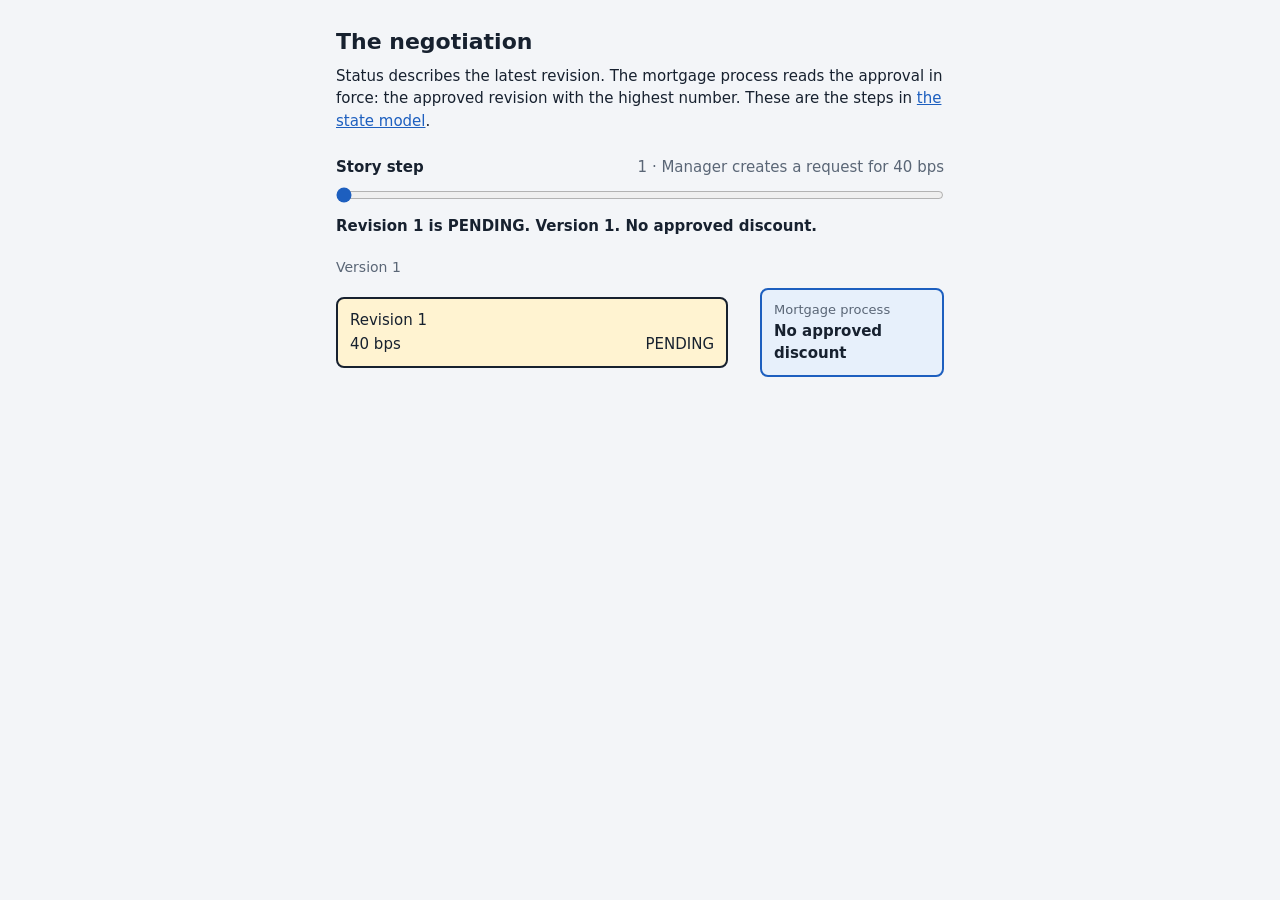
==== docs/story.html @ 88f51298 "Add a browser walk of the example, including a revise while pending. The story page, the state model" ====
<!doctype html>
<html lang="en">
<head>
  <meta charset="utf-8">
  <meta name="viewport" content="width=device-width, initial-scale=1">
  <title>The negotiation</title>
  <style>
    :root {
      --bg: #f3f5f8;
      --surface: #ffffff;
      --text: #17212f;
      --muted: #5a6676;
      --border: #dde3ea;
      --pending-bg: #fff3d1;
      --declined-bg: #fde7e7;
      --approved-bg: #e1f4e6;
      --accent: #1d5fbf;
      --readout-bg: #e7f0fb;
    }

    * { box-sizing: border-box; }

    body {
      margin: 0;
      background: var(--bg);
      color: var(--text);
      font: 15px/1.5 system-ui, -apple-system, "Segoe UI", Roboto, sans-serif;
    }

    main {
      max-width: 40rem;
      margin: 0 auto;
      padding: 28px 16px 48px;
    }

    h1 {
      margin: 0 0 8px;
      font-size: 22px;
      font-weight: 600;
      line-height: 1.3;
    }

    a { color: var(--accent); }

    p { margin: 0; }

    .intro { margin-top: 8px; }

    .control { margin: 24px 0 12px; }

    .control-head {
      display: flex;
      flex-wrap: wrap;
      justify-content: space-between;
      gap: 4px 16px;
      align-items: baseline;
      margin-bottom: 8px;
    }

    label { font-weight: 600; }

    output { color: var(--muted); }

    input[type="range"] {
      display: block;
      width: 100%;
      margin: 0;
      accent-color: var(--accent);
    }

    :focus-visible {
      outline: 2px solid var(--accent);
      outline-offset: 2px;
    }

    .summary { margin: 12px 0 20px; font-weight: 600; }

    .board {
      display: grid;
      grid-template-columns: minmax(0, 1fr) 11.5rem;
      column-gap: 32px;
      row-gap: 10px;
      align-items: center;
    }

    .version {
      grid-column: 1 / -1;
      color: var(--muted);
      font-size: 14px;
    }

    .revision {
      grid-column: 1;
      border: 1px solid var(--border);
      border-radius: 8px;
      background: var(--surface);
      padding: 10px 12px;
    }

    .revision.is-pending { background: var(--pending-bg); }
    .revision.is-declined { background: var(--declined-bg); }
    .revision.is-approved { background: var(--approved-bg); }

    .revision.is-latest,
    .revision.is-in-force {
      border-color: var(--text);
      border-width: 2px;
    }

    .line {
      display: flex;
      justify-content: space-between;
      gap: 12px;
    }

    .line + .line { margin-top: 2px; }

    .tag { color: var(--muted); font-size: 13px; }

    .readout {
      grid-column: 2;
      grid-row: var(--row);
      position: relative;
      border: 2px solid var(--accent);
      border-radius: 8px;
      background: var(--readout-bg);
      padding: 10px 12px;
    }

    .readout-label {
      color: var(--muted);
      font-size: 13px;
    }

    .readout-value { font-weight: 600; }

    .readout.is-linked::before {
      content: "";
      position: absolute;
      right: 100%;
      top: 50%;
      width: 22px;
      margin-top: -1px;
      border-top: 2px solid var(--accent);
    }

    .readout.is-linked::after {
      content: "";
      position: absolute;
      left: -7px;
      top: 50%;
      transform: translateY(-50%);
      border-width: 5px 0 5px 7px;
      border-style: solid;
      border-color: transparent transparent transparent var(--accent);
    }

    @media (max-width: 640px) {
      .board { grid-template-columns: 1fr; }
      .readout { grid-column: 1; grid-row: auto; }
      .readout.is-linked::before,
      .readout.is-linked::after { content: none; }
    }
  </style>
</head>
<body>
  <main>
    <h1>The negotiation</h1>
    <p class="intro">Status describes the latest revision. The mortgage process reads the approval in force: the approved revision with the highest number. These are the steps in <a href="state-model.md">the state model</a>.</p>
    <div class="control">
      <div class="control-head">
        <label for="step">Story step</label>
        <output id="step-out" for="step">1 · Manager creates a request for 40 bps</output>
      </div>
      <input id="step" type="range" min="1" max="9" step="1" value="1">
    </div>
    <p id="summary" class="summary" aria-live="polite">Revision 1 is PENDING. Version 1. No approved discount.</p>
    <div id="board" class="board" role="group" aria-label="Revisions and the discount the mortgage process reads"></div>
  </main>
  <script>
    const STEPS = [
      {
        action: "Manager creates a request for 40 bps",
        summary: "Revision 1 is PENDING. Version 1. No approved discount.",
        version: 1,
        revisions: [{ number: 1, bps: 40, outcome: "PENDING" }],
        inForce: null,
      },
      {
        action: "Reviewer declines",
        summary: "Revision 1 is DECLINED. Version 2. No approved discount.",
        version: 2,
        revisions: [{ number: 1, bps: 40, outcome: "DECLINED" }],
        inForce: null,
      },
      {
        action: "Manager revises to 20 bps",
        summary: "Revision 2 is PENDING. Version 3. No approved discount.",
        version: 3,
        revisions: [
          { number: 1, bps: 40, outcome: "DECLINED" },
          { number: 2, bps: 20, outcome: "PENDING" },
        ],
        inForce: null,
      },
      {
        action: "Manager revises to 25 bps",
        summary:
          "Revision 3 is PENDING. Version 4. Revision 2 has no decision. No approved discount. Approving the 20 bps with version 3 is refused with STALE_VERSION.",
        version: 4,
        revisions: [
          { number: 1, bps: 40, outcome: "DECLINED" },
          { number: 2, bps: 20, outcome: null },
          { number: 3, bps: 25, outcome: "PENDING" },
        ],
        inForce: null,
      },
      {
        action: "Reviewer approves",
        summary: "Revision 3 is APPROVED. Version 5. The mortgage process reads 25 bps from revision 3.",
        version: 5,
        revisions: [
          { number: 1, bps: 40, outcome: "DECLINED" },
          { number: 2, bps: 20, outcome: null },
          { number: 3, bps: 25, outcome: "APPROVED" },
        ],
        inForce: { revision: 3, bps: 25 },
      },
      {
        action: "Manager revises to 35 bps",
        summary:
          "Revision 4 is PENDING. Version 6. The mortgage process still reads 25 bps from revision 3.",
        version: 6,
        revisions: [
          { number: 1, bps: 40, outcome: "DECLINED" },
          { number: 2, bps: 20, outcome: null },
          { number: 3, bps: 25, outcome: "APPROVED" },
          { number: 4, bps: 35, outcome: "PENDING" },
        ],
        inForce: { revision: 3, bps: 25 },
      },
      {
        action: "Reviewer declines",
        summary:
          "Revision 4 is DECLINED. Version 7. The mortgage process still reads 25 bps from revision 3.",
        version: 7,
        revisions: [
          { number: 1, bps: 40, outcome: "DECLINED" },
          { number: 2, bps: 20, outcome: null },
          { number: 3, bps: 25, outcome: "APPROVED" },
          { number: 4, bps: 35, outcome: "DECLINED" },
        ],
        inForce: { revision: 3, bps: 25 },
      },
      {
        action: "Manager revises to 30 bps",
        summary:
          "Revision 5 is PENDING. Version 8. The mortgage process still reads 25 bps from revision 3.",
        version: 8,
        revisions: [
          { number: 1, bps: 40, outcome: "DECLINED" },
          { number: 2, bps: 20, outcome: null },
          { number: 3, bps: 25, outcome: "APPROVED" },
          { number: 4, bps: 35, outcome: "DECLINED" },
          { number: 5, bps: 30, outcome: "PENDING" },
        ],
        inForce: { revision: 3, bps: 25 },
      },
      {
        action: "Reviewer approves",
        summary: "Revision 5 is APPROVED. Version 9. The mortgage process reads 30 bps from revision 5.",
        version: 9,
        revisions: [
          { number: 1, bps: 40, outcome: "DECLINED" },
          { number: 2, bps: 20, outcome: null },
          { number: 3, bps: 25, outcome: "APPROVED" },
          { number: 4, bps: 35, outcome: "DECLINED" },
          { number: 5, bps: 30, outcome: "APPROVED" },
        ],
        inForce: { revision: 5, bps: 30 },
      },
    ];

    const stepInput = document.getElementById("step");
    const stepOut = document.getElementById("step-out");
    const summary = document.getElementById("summary");
    const board = document.getElementById("board");

    function el(tag, attrs, ...children) {
      const node = document.createElement(tag);
      for (const [name, value] of Object.entries(attrs)) node.setAttribute(name, value);
      node.append(...children);
      return node;
    }

    function text(tag, className, value) {
      const node = el(tag, className ? { class: className } : {});
      node.textContent = value;
      return node;
    }

    function line(left, right, rightClass) {
      const row = el("p", { class: "line" });
      row.append(text("span", "", left));
      if (right) row.append(text("span", rightClass || "", right));
      return row;
    }

    function render() {
      const story = STEPS[Number(stepInput.value) - 1];
      stepOut.textContent = `${stepInput.value} · ${story.action}`;
      summary.textContent = story.summary;
      board.replaceChildren(text("p", "version", `Version ${story.version}`));

      const newestFirst = story.revisions.slice().reverse();
      let forceRow = 2;
      newestFirst.forEach((revision, index) => {
        const inForce = story.inForce && revision.number === story.inForce.revision;
        const classes = ["revision"];
        if (revision.outcome) classes.push(`is-${revision.outcome.toLowerCase()}`);
        if (index === 0) classes.push("is-latest");
        if (inForce) {
          classes.push("is-in-force");
          forceRow = index + 2;
        }
        const card = el("article", { class: classes.join(" ") });
        const right = index === 0 && newestFirst.length > 1 ? "Latest" : "";
        card.append(line(`Revision ${revision.number}`, right, "tag"));
        card.append(line(`${revision.bps} bps`, revision.outcome || "No decision"));
        board.append(card);
      });

      const readout = el("aside", {
        class: story.inForce ? "readout is-linked" : "readout",
        style: `--row: ${forceRow}`,
      });
      readout.append(text("p", "readout-label", "Mortgage process"));
      if (story.inForce) {
        readout.append(text("p", "readout-value", `${story.inForce.bps} bps`));
        readout.append(text("p", "", `Revision ${story.inForce.revision}`));
      } else {
        readout.append(text("p", "readout-value", "No approved discount"));
      }
      board.append(readout);
    }

    stepInput.addEventListener("input", render);
    render();
  </script>
</body>
</html>
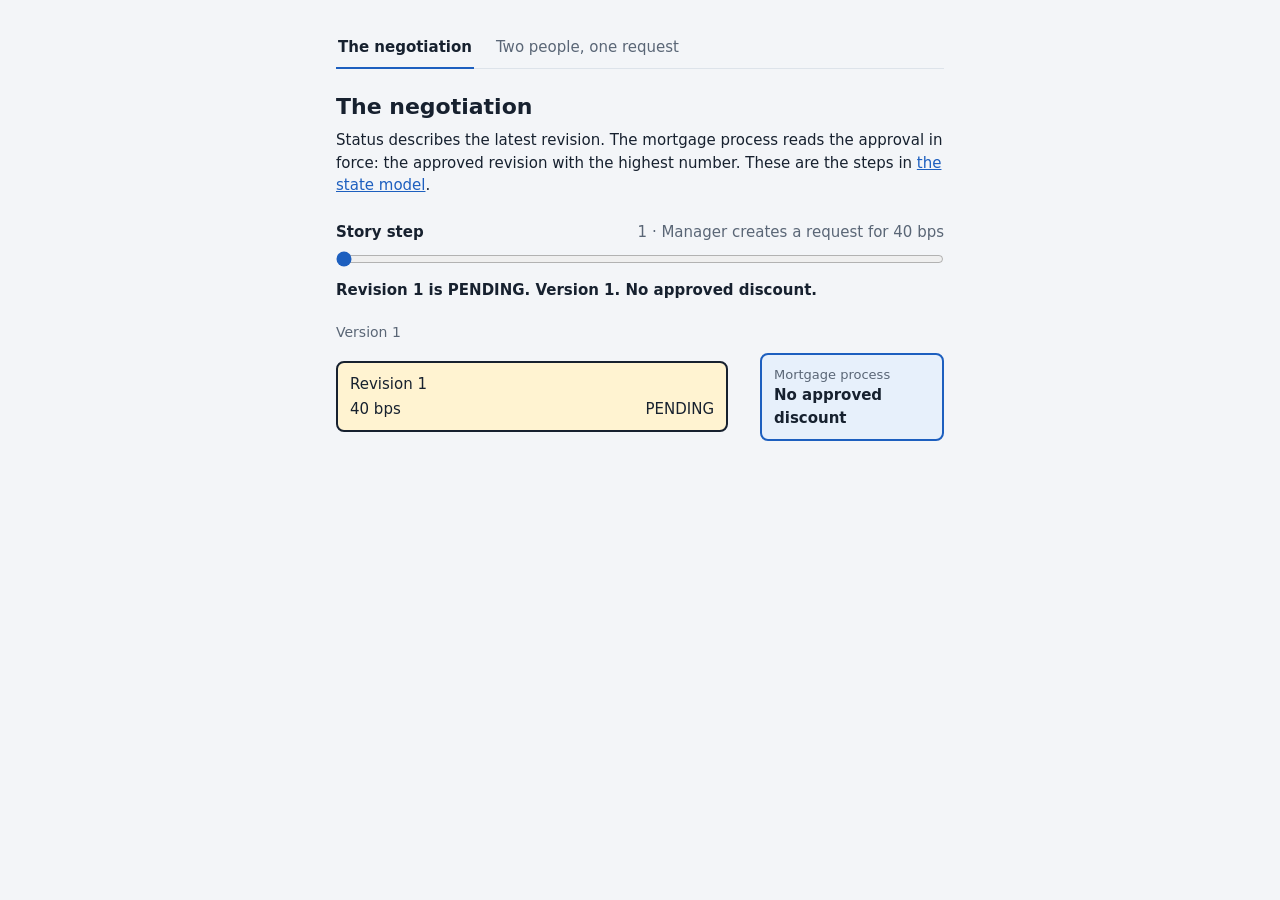
==== commit a82325bf: "Show both screens during a refused stale approval in a second tab of the story page" ====
--- a/docs/story.html
+++ b/docs/story.html
@@ -101,9 +101,13 @@
     .revision.is-declined { background: var(--declined-bg); }
     .revision.is-approved { background: var(--approved-bg); }
 
-    .revision.is-latest,
+    .revision.is-latest {
+      border-color: var(--text);
+      border-width: 2px;
+    }
+
     .revision.is-in-force {
-      border-color: var(--text);
+      border-color: var(--accent);
       border-width: 2px;
     }
 
@@ -155,7 +159,72 @@
       border-color: transparent transparent transparent var(--accent);
     }
 
+    .tabs {
+      display: flex;
+      flex-wrap: wrap;
+      gap: 4px 20px;
+      margin-bottom: 24px;
+      border-bottom: 1px solid var(--border);
+    }
+
+    .tabs button {
+      margin: 0 0 -1px;
+      border: 0;
+      border-bottom: 2px solid transparent;
+      background: none;
+      padding: 8px 2px;
+      color: var(--muted);
+      font: inherit;
+      cursor: pointer;
+    }
+
+    .tabs button[aria-selected="true"] {
+      border-bottom-color: var(--accent);
+      color: var(--text);
+      font-weight: 600;
+    }
+
+    .screens {
+      display: grid;
+      grid-template-columns: repeat(3, minmax(0, 1fr));
+      gap: 12px;
+      align-items: start;
+    }
+
+    .screen-label {
+      margin-bottom: 6px;
+      color: var(--muted);
+      font-size: 13px;
+    }
+
+    .screen {
+      border: 1px solid var(--border);
+      border-radius: 8px;
+      background: var(--surface);
+      padding: 10px 12px;
+    }
+
+    .screen.is-pending { background: var(--pending-bg); }
+    .screen.is-approved { background: var(--approved-bg); }
+
+    .screen.is-service {
+      border-color: var(--text);
+      border-width: 2px;
+    }
+
+    .screen.is-stale {
+      border: 2px dashed var(--muted);
+    }
+
+    .message {
+      margin-top: 8px;
+      border-top: 1px solid var(--muted);
+      padding-top: 8px;
+      font-size: 14px;
+    }
+
     @media (max-width: 640px) {
+      .screens { grid-template-columns: 1fr; }
       .board { grid-template-columns: 1fr; }
       .readout { grid-column: 1; grid-row: auto; }
       .readout.is-linked::before,
@@ -165,6 +234,11 @@
 </head>
 <body>
   <main>
+    <div class="tabs" role="tablist" aria-label="Stories">
+      <button type="button" role="tab" id="tab-negotiation" aria-controls="panel-negotiation" aria-selected="true">The negotiation</button>
+      <button type="button" role="tab" id="tab-screens" aria-controls="panel-screens" aria-selected="false" tabindex="-1">Two people, one request</button>
+    </div>
+    <section id="panel-negotiation" role="tabpanel" aria-labelledby="tab-negotiation">
     <h1>The negotiation</h1>
     <p class="intro">Status describes the latest revision. The mortgage process reads the approval in force: the approved revision with the highest number. These are the steps in <a href="state-model.md">the state model</a>.</p>
     <div class="control">
@@ -176,6 +250,20 @@
     </div>
     <p id="summary" class="summary" aria-live="polite">Revision 1 is PENDING. Version 1. No approved discount.</p>
     <div id="board" class="board" role="group" aria-label="Revisions and the discount the mortgage process reads"></div>
+    </section>
+    <section id="panel-screens" role="tabpanel" aria-labelledby="tab-screens" hidden>
+    <h1>Two people, one request</h1>
+    <p class="intro">A screen shows the request as it was when it was last read. It is out of date when its version is lower than the service's, and a decision sent from it is refused. This is what happens at steps 4 and 5 of the negotiation.</p>
+    <div class="control">
+      <div class="control-head">
+        <label for="screen-step">Story step</label>
+        <output id="screen-step-out" for="screen-step">1 · Reviewer opens the request</output>
+      </div>
+      <input id="screen-step" type="range" min="1" max="5" step="1" value="1">
+    </div>
+    <p id="screen-summary" class="summary" aria-live="polite">Both screens show what the service holds: revision 2, 20 bps, version 3.</p>
+    <div id="screens" class="screens" role="group" aria-label="The manager's screen, the service and the reviewer's screen"></div>
+    </section>
   </main>
   <script>
     const STEPS = [
@@ -281,10 +369,54 @@
       },
     ];
 
-    const stepInput = document.getElementById("step");
-    const stepOut = document.getElementById("step-out");
-    const summary = document.getElementById("summary");
+    // What each screen last read, next to what the service holds.
+    const OLD = { revision: 2, bps: 20, status: "PENDING", version: 3 };
+    const REVISED = { revision: 3, bps: 25, status: "PENDING", version: 4 };
+    const APPROVED = { revision: 3, bps: 25, status: "APPROVED", version: 5 };
+    const SCREEN_STEPS = [
+      {
+        action: "Reviewer opens the request",
+        summary: "Both screens show what the service holds: revision 2, 20 bps, version 3.",
+        manager: OLD,
+        service: OLD,
+        reviewer: OLD,
+      },
+      {
+        action: "Manager revises to 25 bps",
+        summary:
+          "The service is at version 4. The reviewer's screen still shows 20 bps at version 3.",
+        manager: REVISED,
+        service: REVISED,
+        reviewer: OLD,
+      },
+      {
+        action: "Reviewer approves the 20 bps",
+        summary:
+          "The decision carries version 3. The service is at version 4, refuses it with STALE_VERSION and changes nothing.",
+        manager: REVISED,
+        service: REVISED,
+        reviewer: OLD,
+        message: "This request changed while you were looking at it. Reload and review it again.",
+      },
+      {
+        action: "Reviewer reloads",
+        summary: "The reviewer now sees revision 3, 25 bps, version 4.",
+        manager: REVISED,
+        service: REVISED,
+        reviewer: REVISED,
+      },
+      {
+        action: "Reviewer approves the 25 bps",
+        summary:
+          "The decision carries version 4 and is accepted. Revision 3 is APPROVED. Version 5. The manager's screen is out of date until it is reloaded.",
+        manager: REVISED,
+        service: APPROVED,
+        reviewer: APPROVED,
+      },
+    ];
+
     const board = document.getElementById("board");
+    const screens = document.getElementById("screens");
 
     function el(tag, attrs, ...children) {
       const node = document.createElement(tag);
@@ -306,10 +438,7 @@
       return row;
     }
 
-    function render() {
-      const story = STEPS[Number(stepInput.value) - 1];
-      stepOut.textContent = `${stepInput.value} · ${story.action}`;
-      summary.textContent = story.summary;
+    function drawBoard(story) {
       board.replaceChildren(text("p", "version", `Version ${story.version}`));
 
       const newestFirst = story.revisions.slice().reverse();
@@ -344,8 +473,72 @@
       board.append(readout);
     }
 
-    stepInput.addEventListener("input", render);
-    render();
+    function column(label, seen, service, message) {
+      const classes = ["screen", `is-${seen.status.toLowerCase()}`];
+      const stale = seen.version < service.version;
+      if (stale) classes.push("is-stale");
+      const card = el("article", { class: classes.join(" ") });
+      card.append(line(`Revision ${seen.revision}`, stale ? "Out of date" : "", "tag"));
+      card.append(line(`${seen.bps} bps`, seen.status));
+      card.append(line(`Version ${seen.version}`));
+      if (message) card.append(text("p", "message", message));
+      const node = el("div", {});
+      node.append(text("p", "screen-label", label), card);
+      return node;
+    }
+
+    function drawScreens(story) {
+      const service = column("Service", story.service, story.service);
+      service.lastChild.classList.add("is-service");
+      screens.replaceChildren(
+        column("Manager's screen", story.manager, story.service),
+        service,
+        column("Reviewer's screen", story.reviewer, story.service, story.message),
+      );
+    }
+
+    // A slider that walks a list of steps.
+    function walk(name, steps, draw) {
+      const input = document.getElementById(`${name}step`);
+      const out = document.getElementById(`${name}step-out`);
+      const summary = document.getElementById(`${name}summary`);
+      function render() {
+        const story = steps[Number(input.value) - 1];
+        out.textContent = `${input.value} · ${story.action}`;
+        summary.textContent = story.summary;
+        draw(story);
+      }
+      input.addEventListener("input", render);
+      render();
+    }
+
+    walk("", STEPS, drawBoard);
+    walk("screen-", SCREEN_STEPS, drawScreens);
+
+    const tabs = Array.from(document.querySelectorAll('[role="tab"]'));
+
+    function select(tab) {
+      for (const other of tabs) {
+        const selected = other === tab;
+        other.setAttribute("aria-selected", String(selected));
+        other.tabIndex = selected ? 0 : -1;
+        document.getElementById(other.getAttribute("aria-controls")).hidden = !selected;
+      }
+    }
+
+    tabs.forEach((tab, index) => {
+      tab.addEventListener("click", () => select(tab));
+      tab.addEventListener("keydown", (event) => {
+        let next = index;
+        if (event.key === "ArrowRight") next = index + 1;
+        if (event.key === "ArrowLeft") next = index - 1;
+        if (next === index) return;
+        event.preventDefault();
+        const target = tabs[(next + tabs.length) % tabs.length];
+        select(target);
+        target.focus();
+      });
+    });
   </script>
 </body>
 </html>
